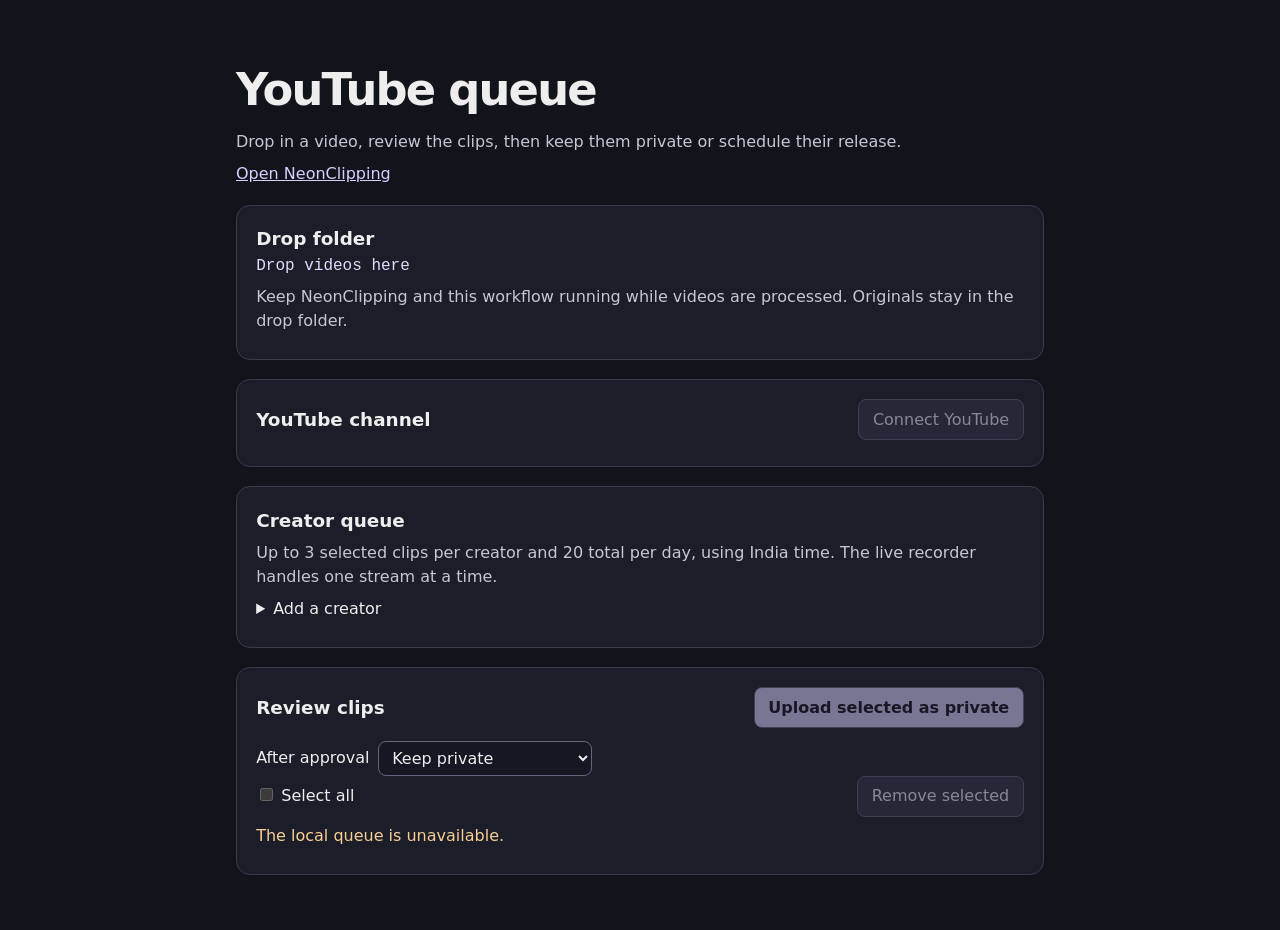
==== YouTube Workflow/queue.html @ d89acb60 "Add local Trend Edit and YouTube creator review workflow" ====
<!doctype html>
<html lang="en">
<meta charset="utf-8">
<meta name="viewport" content="width=device-width, initial-scale=1">
<meta name="workflow-token" content="__WORKFLOW_TOKEN__">
<title>NeonClipping YouTube Queue</title>
<style>
:root{color-scheme:dark;font:16px/1.5 system-ui,sans-serif;background:#12141b;color:#eee}
*{box-sizing:border-box}
body{margin:0 auto;padding:clamp(1rem,5vw,3.5rem);max-width:920px}
h1{font-size:clamp(2rem,4vw,2.8rem);margin:0 0 .3rem;letter-spacing:-.04em}
h2{font-size:1.15rem;margin:0}
p{margin:.45rem 0;color:#c7c7d3}
section{margin-top:1.2rem;padding:1.2rem;background:#1b1e29;border:1px solid #373b4c;border-radius:14px}
a{color:#d6ceff}
button{font:inherit;color:#f4f0ff;background:#343047;border:1px solid #68617c;padding:.45rem .85rem;border-radius:8px;cursor:pointer}
button.primary{color:#181123;background:#d6ceff;font-weight:700}
button:disabled{opacity:.5;cursor:default}
select,input[type=datetime-local],input[type=url],input[type=number]{font:inherit;color:inherit;background:#151822;border:1px solid #68617c;padding:.4rem .6rem;border-radius:8px}
.publish-controls{display:flex;flex-wrap:wrap;gap:.7rem 1rem;align-items:center;margin-top:.8rem}
.publish-controls label{display:flex;gap:.5rem;align-items:center;flex-wrap:wrap}
.publish-controls [hidden]{display:none}
button:focus-visible,a:focus-visible,input:focus-visible,select:focus-visible{outline:3px solid #d6ceff;outline-offset:3px}
code{color:#e3dbff;overflow-wrap:anywhere}
.row{display:flex;align-items:center;justify-content:space-between;gap:.7rem;flex-wrap:wrap}
.item{border-top:1px solid #383b4a;padding:.75rem 0}
.item p{font-size:.92rem;margin:.2rem 0}
.item label{display:flex;gap:.65rem;align-items:baseline}
#message{color:#f9ce94}
</style>
<h1>YouTube queue</h1>
<p>Drop in a video, review the clips, then keep them private or schedule their release.</p>
<a href="http://127.0.0.1:8770/" target="_blank" rel="noopener">Open NeonClipping</a>
<main>
<section>
<h2>Drop folder</h2>
<code id="drop">Drop videos here</code>
<p>Keep NeonClipping and this workflow running while videos are processed. Originals stay in the drop folder.</p>
<div id="sources"></div>
</section>
<section>
<div class="row"><h2>YouTube channel</h2><button id="connect" disabled>Connect YouTube</button></div>
<p id="account" aria-live="polite"></p>
<div id="setup" hidden>
<p>In Google Cloud, enable <strong>YouTube Data API v3</strong> and create a <strong>Desktop app</strong> OAuth client. Add your Google account as a test user if the consent screen is in Testing.</p>
<p>Save the downloaded client JSON as <code>Settings\client_secret.json</code> inside <code>YouTube Workflow</code>, then select <strong>Connect YouTube</strong>.</p>
<a href="https://console.cloud.google.com/auth/clients" target="_blank" rel="noopener">Open Google Cloud OAuth clients</a>
</div>
</section>
<section id="creator-panel">
<h2>Creator queue</h2>
<p>Up to 3 selected clips per creator and 20 total per day, using India time. The live recorder handles one stream at a time.</p>
<div id="creator-list"></div>
<details id="creator-editor">
<summary id="creator-editor-title">Add a creator</summary>
<form id="creator-form">
<label for="creator-name">Creator name</label>
<input id="creator-name" maxlength="80" required>
<label for="creator-url">YouTube channel, live link, or Twitch channel</label>
<input id="creator-url" type="url" maxlength="250" required>
<label for="creator-campaign">Campaign link (optional)</label>
<input id="creator-campaign" type="url" maxlength="500">
<label for="creator-tags">Hashtags</label>
<input id="creator-tags" maxlength="200" placeholder="#GTA6 #GTAVI">
<label for="creator-mode">YouTube visibility</label>
<select id="creator-mode">
<option value="review">Local review</option>
<option value="private">Upload privately</option>
<option value="schedule">Schedule public release automatically</option>
</select>
<p><label><input id="creator-disclosure" type="checkbox"> Clips require a paid-promotion disclosure in YouTube Studio</label></p>
<p><label><input id="creator-certified" type="checkbox"> I have the rights to use this source, confirm its campaign permits the selected visibility and workflow, and certify compliance with YouTube's <a href="https://www.youtube.com/t/community_guidelines" target="_blank" rel="noopener">Community Guidelines</a>.</label></p>
<div class="row">
<button type="submit" class="primary" id="creator-save">Add creator</button>
<button type="button" id="creator-cancel" hidden>Cancel edit</button>
</div>
</form>
</details>
<p id="creator-message" role="status"></p>
</section>
<section id="live-panel" hidden>
<h2>Automatic live uploads</h2>
<p>NeonClipping checks up to every 10 minutes for the strongest live highlights and uploads qualifying clips as Private to your connected channel.</p>
<form id="live-form">
<label for="live-url">YouTube Live or Twitch link</label>
<input id="live-url" type="url" placeholder="https://www.youtube.com/watch?v=..." required style="width:100%">
<div class="publish-controls">
<label>Upload limit per 24 hours <input id="live-cap" type="number" min="1" max="100" value="100" required></label>
<label>Stop after (hours) <input id="live-hours" type="number" min="1" max="24" value="6" required></label>
</div>
<p><label><input id="live-certified" type="checkbox" required> I have the rights to upload clips from this stream and certify they comply with YouTube's <a href="https://www.youtube.com/t/community_guidelines" target="_blank" rel="noopener">Community Guidelines</a>.</label></p>
<div class="row">
<button class="primary" id="live-start" type="submit" disabled>Start automatic private uploads</button>
<button id="live-stop" type="button" disabled>Stop automatic uploads</button>
</div>
</form>
<p id="live-status" role="status"></p>
<p class="note" id="live-message" role="status"></p>
</section>
<section>
<div class="row"><h2 id="review-clips">Review clips</h2><button id="upload" class="primary" disabled>Upload selected as private</button></div>
<div class="publish-controls">
<label>After approval
<select id="publication">
<option value="private">Keep private</option>
<option value="schedule">Schedule to go public</option>
</select>
</label>
<label id="schedule-fields" hidden>Publish on
<input id="publish-at" type="datetime-local" step="60" aria-describedby="schedule-help">
</label>
</div>
<p id="schedule-help" hidden></p>
<div class="row">
<label><input type="checkbox" id="select-all" disabled> Select all</label>
<button id="remove-selected" type="button" disabled>Remove selected</button>
</div>
<p id="message" role="status"></p>
<div id="clips"></div>
<details id="removed-clips-panel" hidden>
<summary id="removed-clips-summary">Recently removed</summary>
<div class="row">
<label><input type="checkbox" id="restore-all" aria-label="Select all recently removed clips" disabled> Select all</label>
<button id="restore-selected" type="button" disabled>Restore selected</button>
</div>
<div id="removed-clips"></div>
</details>
</section>
</main>
<script>
const token = document.querySelector('meta[name="workflow-token"]').content;
const el = id => document.getElementById(id);
const picked = new Set();
const pickedRemoved = new Set();
const removableStatuses = new Set(['review','creator_candidate','live_candidate','uploaded','scheduled']);
let editingCreator = null;
let current, snapshot, busy = false, liveBusy = false;
const statuses = {creator_candidate:'Waiting for automatic selection',live_candidate:'Live highlight candidate',review:'Ready for review',approved:'Approved for private upload',uploading:'Uploading privately',uploaded:'Uploaded as private',scheduled:'Scheduled on YouTube',check:'Check YouTube Studio'};
const localZone = Intl.DateTimeFormat().resolvedOptions().timeZone;
const publicationFormat = new Intl.DateTimeFormat(undefined, {
    dateStyle: 'medium', timeStyle: 'short',
});
function create(tag, text) {
    const node = document.createElement(tag);
    if (text !== undefined) node.textContent = text;
    return node;
}
function link(text, url) {
    const anchor = create('a', text);
    anchor.href = url; anchor.target = '_blank'; anchor.rel = 'noopener noreferrer';
    return anchor;
}
async function post(path, body = {}) {
    const response = await fetch(path, {method:'POST', headers:{
        'Content-Type':'application/json', 'X-Workflow-Token':token
    }, body:JSON.stringify(body)});
    if (!response.ok) {
        const info = await response.json().catch(() => ({}));
        throw Error(info.detail || 'Refresh the queue and try again.');
    }
    return response.json();
}
function error(err) { el('message').textContent = err.message; }
function removableClips() {
    return (current?.clips || []).filter(clip => removableStatuses.has(clip.status));
}

function buttons() {
    const scheduled = Boolean(current?.schedule_min_minutes) && el('publication').value === 'schedule';
    const removable = removableClips();
    const selected = removable.filter(clip => picked.has(clip.id));
    const selectAll = el('select-all');
    selectAll.disabled = busy || !removable.length;
    selectAll.checked = removable.length > 0 && selected.length === removable.length;
    selectAll.indeterminate = selected.length > 0 && selected.length < removable.length;
    el('remove-selected').disabled = busy || !selected.length;
    el('remove-selected').textContent = selected.length ? 'Remove selected (' + selected.length + ')' : 'Remove selected';
    const canUpload = selected.length && selected.length <= 30 && selected.every(clip => clip.status === 'review');
    el('upload').disabled = busy || !current?.channel || !canUpload || (scheduled && !el('publish-at').value);
    el('upload').textContent = scheduled ? 'Approve and schedule' : 'Upload selected as private';
    el('connect').disabled = busy || !current?.configured;
    el('publication').disabled = busy || !current?.schedule_min_minutes;
    el('publish-at').disabled = busy;
    el('schedule-fields').hidden = !scheduled;
    el('schedule-help').hidden = !scheduled;
    restoreButtons();
}

function restoreButtons() {
    const clips = current?.removed_clips || [];
    const selected = clips.filter(clip => pickedRemoved.has(clip.id)).length;
    const selectAll = el('restore-all');
    selectAll.disabled = busy || clips.length === 0;
    selectAll.checked = clips.length > 0 && selected === clips.length;
    selectAll.indeterminate = selected > 0 && selected < clips.length;
    el('restore-selected').disabled = busy || selected === 0;
    el('restore-selected').textContent = selected ? 'Restore selected (' + selected + ')' : 'Restore selected';
}
function queueAction(text, action, clip) {
    const button = create('button', text);
    button.type = 'button';
    button.setAttribute('aria-label', text + ': ' + clip.title);
    button.onclick = async () => {
        if (action === 'remove') {
            const youtube = clip.status === 'scheduled' ? ' Its YouTube publication schedule will stay active.' :
                clip.youtube_id ? ' The YouTube upload will stay available in Studio.' : '';
            if (!confirm('Remove "' + clip.title + '" from this queue?' + youtube)) return;
        }
        button.disabled = true;
        try {
            await post('/review/' + clip.id + '/' + action);
            el('message').textContent = action === 'remove' ?
                'Clip removed. You can restore it under Recently removed.' : 'Clip restored to the queue.';
            await refresh();
        } catch (err) {
            error(err);
            button.disabled = false;
        }
    };
    return button;
}

function publicationLabel(clip) {
    if (!clip.publish_at || !['approved','uploading','scheduled'].includes(clip.status)) {
        return statuses[clip.status];
    }
    const moment = new Date(clip.publish_at);
    const when = publicationFormat.format(moment) + ' (' + localZone + ')';
    if (clip.status === 'scheduled') {
        return moment > Date.now() ? 'Scheduled to go public ' + when : 'Scheduled for ' + when + ' · Check YouTube Studio for current visibility';
    }
    return (clip.status === 'approved' ? 'Approved to go public ' : 'Uploading privately for release ') + when;
}
function liveButtons() {
    const active = current?.live_upload?.status === 'active';
    const stopped = current?.live_upload?.status === 'stopped';
    el('live-start').disabled = liveBusy || active || !current?.channel;
    el('live-stop').disabled = liveBusy || !current?.live_upload || stopped;
}
function show(s) {
    current = s;
    el('live-panel').hidden = !s.live_upload_supported;
    const live = s.live_upload;
    if (live) {
        const label = {active:'Automatic private uploads on', ended:'Recording finished', stopped:'Automatic uploads off'}[live.status];
        el('live-status').textContent = label + ' · ' + live.detail;
    } else {
        el('live-status').textContent = 'Automatic uploads are off.';
    }
    liveButtons();
    el('schedule-help').textContent = 'Times use ' + localZone + '. Choose at least ' + s.schedule_min_minutes + ' minutes from now. YouTube handles publication once it confirms the schedule.';
    const roster = el('creator-list');
    roster.replaceChildren();
    for (const creator of s.creators || []) {
        const card = create('div'); card.className = 'item';
        const mode = {review:'Local review',private:'Automatic private upload',schedule:'Automatic scheduled public release'}[creator.mode];
        card.append(create('strong', creator.name), create('p', mode),
            link('Live source', creator.url));
        if (creator.campaign) card.append(' · ', link('Campaign rules', creator.campaign));
        if (creator.disclosure) card.append(create('p', 'Verify paid promotion and campaign requirements in Studio before publishing.'));
        if (creator.hashtags) card.append(create('p', creator.hashtags));
        const folder = create('code', creator.inbox);
        card.append(create('p', 'Recorded video inbox'), folder);
        const actions = create('div');
        actions.className = 'row';
        const edit = create('button', 'Edit');
        edit.setAttribute('aria-label', 'Edit ' + creator.name);
        edit.onclick = () => openCreatorEditor(creator);
        actions.append(edit);
        card.append(actions);
        if (creator.mode !== 'review') {
            const pause = create('button', 'Pause uploads');
            pause.onclick = async () => {
                pause.disabled = true;
                try {
                    await post('/creator-queue/' + creator.id + '/pause');
                    el('creator-message').textContent = 'Paused new uploads. Existing YouTube schedules can be changed in Studio.';
                    await refresh();
                } catch (err) {
                    el('creator-message').textContent = err.message;
                    pause.disabled = false;
                }
            };
            actions.append(pause);
        }
        roster.append(card);
    }
    if (!roster.childElementCount) roster.append(create('p', 'No creators added yet.'));
    el('drop').textContent = s.drop;
    el('account').textContent = s.channel ? 'Connected to ' + s.channel.title :
        s.configured ? 'Sign in and choose the destination channel.' : 'YouTube is not connected.';
    el('connect').textContent = s.channel ? 'Reconnect YouTube' : 'Connect YouTube';
    el('setup').hidden = s.configured;
    const available = new Set(removableClips().map(c => c.id));
    for (const id of picked) if (!available.has(id)) picked.delete(id);
    const sources = el('sources');
    sources.replaceChildren();
    if (s.note) sources.append(create('p', s.note));
    if (!s.sources.length) sources.append(create('p', 'No videos dropped yet.'));
    for (const source of s.sources) {
        const item = create('div'); item.className = 'item';
        item.append(create('strong', source.filename), create('p', source.detail || source.status));
        if (source.status === 'error') {
            const retry = create('button', 'Retry clipping');
            retry.onclick = async () => {
                retry.disabled = true;
                try { await post('/retry-source/' + source.id); await refresh(); }
                catch (err) { error(err); retry.disabled = false; }
            };
            item.append(retry);
        }
        sources.append(item);
    }
    const clips = el('clips');
    clips.replaceChildren();
    if (!s.clips.length) clips.append(create('p', 'Finished clips will appear here for review.'));
    for (const clip of s.clips) {
        const item = create('div'); item.className = 'item';
        const title = create('label');
        if (removableStatuses.has(clip.status)) {
            const select = create('input'); select.type = 'checkbox'; select.checked = picked.has(clip.id);
            select.dataset.clip = clip.id;
            select.setAttribute('aria-label', 'Select ' + clip.title);
            select.onchange = () => {
                if (select.checked) picked.add(clip.id); else picked.delete(clip.id);
                buttons();
            };
            title.append(select);
        }
        title.append(create('strong', clip.title));
        item.append(title);
        if (clip.hook) item.append(create('p', clip.hook));
        const detail = clip.detail && clip.detail !== statuses[clip.status] ? ' · ' + clip.detail : '';
        item.append(create('p', publicationLabel(clip) + detail));
        item.append(link('Preview clip', '/preview/' + clip.id));
        if (clip.youtube_id) {
            item.append(' · ', link('Open in YouTube Studio', 'https://studio.youtube.com/video/' + encodeURIComponent(clip.youtube_id) + '/edit'));
        }
        if (removableStatuses.has(clip.status)) {
            item.append(' · ', queueAction('Remove from queue', 'remove', clip));
        }
        clips.append(item);
    }
    const removed = el('removed-clips');
    const removedClips = s.removed_clips || [];
    const removedIds = new Set(removedClips.map(clip => clip.id));
    for (const id of pickedRemoved) if (!removedIds.has(id)) pickedRemoved.delete(id);
    el('removed-clips-panel').hidden = removedClips.length === 0;
    el('removed-clips-summary').textContent = 'Recently removed (' + removedClips.length + ')';
    removed.replaceChildren();
    for (const clip of removedClips) {
        const item = create('div');
        item.className = 'item row';
        const title = create('label');
        const select = create('input');
        select.type = 'checkbox';
        select.checked = pickedRemoved.has(clip.id);
        select.setAttribute('aria-label', 'Select removed clip: ' + clip.title);
        select.onchange = () => {
            if (select.checked) pickedRemoved.add(clip.id); else pickedRemoved.delete(clip.id);
            restoreButtons();
        };
        title.append(select, create('strong', clip.title));
        item.append(title, queueAction('Restore', 'restore', clip));
        removed.append(item);
    }
    buttons();
}
async function refresh() {
    const response = await fetch('/state');
    if (!response.ok) throw Error('The local queue is unavailable.');
    const state = await response.json();
    const serialized = JSON.stringify(state);
    if (serialized !== snapshot) { snapshot = serialized; show(state); }
}
el('connect').onclick = async () => {
    busy = true; buttons();
    try { location.assign((await post('/connect')).url); }
    catch (err) { error(err); busy = false; buttons(); }
};
function openCreatorEditor(creator) {
    editingCreator = creator;
    el('creator-form').reset();
    el('creator-editor-title').textContent = creator ? 'Edit ' + creator.name : 'Add a creator';
    el('creator-save').textContent = creator ? 'Save changes' : 'Add creator';
    el('creator-cancel').hidden = !creator;
    el('creator-message').textContent = '';
    if (creator) {
        el('creator-name').value = creator.name;
        el('creator-url').value = creator.url;
        el('creator-campaign').value = creator.campaign;
        el('creator-tags').value = creator.hashtags;
        el('creator-disclosure').checked = Boolean(creator.disclosure);
        el('creator-mode').value = creator.mode;
        el('creator-editor').open = true;
        el('creator-name').focus();
    }
}

el('creator-cancel').onclick = () => {
    openCreatorEditor(null);
    el('creator-editor').open = false;
    el('creator-editor-title').focus();
};
el('creator-form').onsubmit = async event => {
    event.preventDefault();
    const form = event.currentTarget;
    const creator = editingCreator;
    const mode = el('creator-mode').value;
    const certified = el('creator-certified').checked;
    const disclosure = el('creator-disclosure').checked;
    const message = el('creator-message');
    if (mode !== 'review' && (!current?.channel || !certified)) {
        message.textContent = 'Connect YouTube and confirm your rights before enabling uploads.';
        return;
    }
    if (mode === 'schedule' && disclosure) {
        message.textContent = 'Choose Private for clips that need a YouTube Studio disclosure.';
        return;
    }
    const name = el('creator-name').value;
    if (mode !== 'review' && !confirm('Enable ' + (mode === 'schedule' ? 'automatic scheduled public release' : 'automatic private uploads') +
        ' for ' + name + ' on ' + current.channel.title + '?')) return;
    const submit = form.querySelector('button[type="submit"]');
    submit.disabled = true;
    try {
        const path = creator ? '/creator-queue/' + creator.id + '/edit' : '/creator-queue/add';
        await post(path, {name, url:el('creator-url').value, campaign:el('creator-campaign').value,
            hashtags:el('creator-tags').value, mode, certified, disclosure, consent:mode,
            channel:current?.channel?.id, version:creator?.updated});
        openCreatorEditor(null);
        el('creator-editor').open = false;
        message.textContent = creator ? 'Saved changes for ' + name + '.' : name + ' added to the creator queue.';
        await refresh();
    } catch (err) {
        message.textContent = err.message;
    } finally {
        submit.disabled = false;
    }
};
el('select-all').onchange = event => {
    const checked = event.currentTarget.checked;
    picked.clear();
    if (checked) for (const clip of removableClips()) picked.add(clip.id);
    for (const checkbox of el('clips').querySelectorAll('input[data-clip]')) {
        checkbox.checked = picked.has(checkbox.dataset.clip);
    }
    buttons();
};
el('restore-all').onchange = event => {
    const checked = event.currentTarget.checked;
    pickedRemoved.clear();
    if (checked) for (const clip of current.removed_clips) pickedRemoved.add(clip.id);
    for (const checkbox of el('removed-clips').querySelectorAll('input[type="checkbox"]')) {
        checkbox.checked = checked;
    }
    restoreButtons();
};
el('restore-selected').onclick = async () => {
    const ids = Array.from(pickedRemoved);
    if (!ids.length || busy) return;
    busy = true; buttons();
    try {
        const result = await post('/review/restore-selected', {clips:ids});
        for (const id of ids) pickedRemoved.delete(id);
        el('message').textContent = result.restored + ' clip(s) restored to the queue.';
        await refresh();
    } catch (err) {
        error(err);
        await refresh().catch(() => {});
    } finally {
        busy = false; buttons();
    }
};
el('remove-selected').onclick = async () => {
    const clips = removableClips().filter(clip => picked.has(clip.id));
    if (!clips.length || busy) return;
    const scheduled = clips.some(clip => clip.status === 'scheduled');
    const note = scheduled ? ' Existing YouTube videos and publication schedules will stay in place.' :
        ' Existing YouTube videos will stay in Studio.';
    if (!confirm('Remove ' + clips.length + ' selected clip(s) from the local queue?' + note)) return;
    busy = true; buttons();
    try {
        const result = await post('/review/remove-selected', {clips:clips.map(clip => clip.id)});
        for (const clip of clips) picked.delete(clip.id);
        el('message').textContent = result.removed + ' clip(s) removed. You can restore them under Recently removed.';
        await refresh();
    } catch (err) {
        error(err);
        await refresh().catch(() => {});
    } finally {
        busy = false; buttons();
    }
};
el('publication').onchange = buttons;
el('publish-at').oninput = buttons;
el('upload').onclick = async () => {
    const channel = current.channel;
    const ids = Array.from(picked);
    if (!channel || !ids.length || el('upload').disabled) return;
    const scheduled = Boolean(current?.schedule_min_minutes) && el('publication').value === 'schedule';
    const details = {clips:ids, channel:channel.id};
    let confirmation = 'Upload ' + ids.length + ' selected clip(s) to ' + channel.title + ' as private?';
    if (scheduled) {
        const moment = new Date(el('publish-at').value);
        if (!Number.isFinite(moment.getTime()) || moment.getTime() - Date.now() < current.schedule_min_minutes * 60 * 1000) {
            error(Error('Choose a publication time at least ' + current.schedule_min_minutes + ' minutes from now.'));
            return;
        }
        details.publish_at = moment.toISOString();
        const when = publicationFormat.format(moment) + ' (' + localZone + ')';
        confirmation = 'Upload ' + ids.length + ' selected clip(s) to ' + channel.title + ' and approve them to go public on ' + when + '?';
    }
    if (!confirm(confirmation)) return;
    busy = true; buttons();
    try {
        await post('/approve', details);
        picked.clear();
        el('publication').value = 'private';
        el('publish-at').value = '';
        el('message').textContent = scheduled ? 'Approved. The upload will appear as scheduled after YouTube confirms it.' : 'Approved for private upload.';
        await refresh();
    } catch (err) { error(err); }
    finally { busy = false; buttons(); }
};
el('live-form').onsubmit = async event => {
    event.preventDefault();
    const channel = current?.channel;
    if (!channel) return;
    const url = el('live-url').value.trim();
    const cap = Number(el('live-cap').value);
    const hours = Number(el('live-hours').value);
    const certified = el('live-certified').checked;
    if (!certified || !confirm('Authorize up to ' + cap + ' automatic private uploads per 24 hours to ' + channel.title + ' from ' + url + ' for this session, which stops after ' + hours + ' hours?')) return;
    liveBusy = true;
    liveButtons();
    try {
        await post('/live-upload/start', {url, cap, hours, certified, channel:channel.id,
            consent:'upload-this-live-stream-as-private'});
        el('live-message').textContent = 'Live session authorized for private uploads.';
        await refresh();
    } catch (err) { el('live-message').textContent = err.message; }
    finally { liveBusy = false; liveButtons(); }
};
el('live-stop').onclick = async () => {
    liveBusy = true;
    liveButtons();
    try {
        const result = await post('/live-upload/stop');
        el('live-message').textContent = result.recorder === 'check' ?
            'Automatic uploads stopped. Check the Live panel to stop the recorder.' : 'Automatic uploads stopped.';
        await refresh();
    } catch (err) { el('live-message').textContent = err.message; }
    finally { liveBusy = false; liveButtons(); }
};
refresh().catch(error);
setInterval(() => refresh().catch(error), 3000);
</script>
</html>
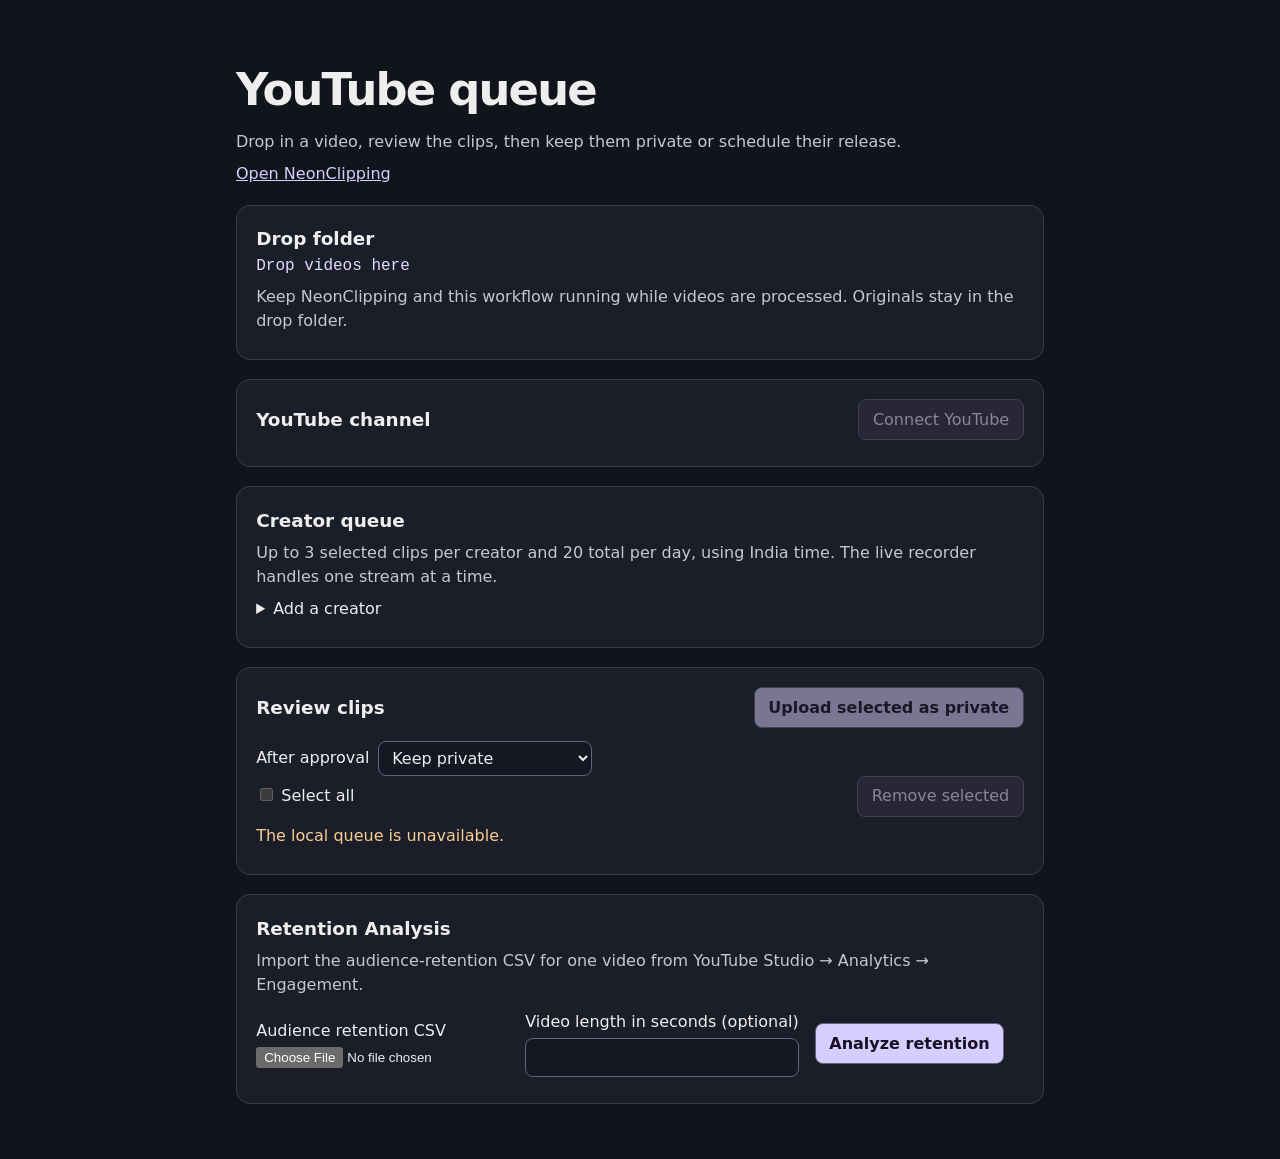
==== commit 366e4adb: "Add title and thumbnail review and retention analysis" ====
--- a/YouTube Workflow/queue.html
+++ b/YouTube Workflow/queue.html
@@ -27,6 +27,20 @@
 .item p{font-size:.92rem;margin:.2rem 0}
 .item label{display:flex;gap:.65rem;align-items:baseline}
 #message{color:#f9ce94}
+#packaging{background:#1b1e29;color:#eee;border:1px solid #535970;border-radius:14px;padding:1.2rem;width:min(720px,calc(100vw - 2rem));max-height:calc(100vh - 2rem)}
+#packaging::backdrop{background:#0a0c12bb}
+.packaging-grid{display:grid;grid-template-columns:minmax(130px,220px) minmax(0,1fr);gap:1rem;margin-top:1rem;align-items:start}
+.packaging-fields label{display:grid;gap:.3rem;margin-bottom:.8rem}
+.packaging-fields input[type=text]{font:inherit;color:inherit;background:#151822;border:1px solid #68617c;padding:.5rem;border-radius:8px;width:100%}
+#cover-frame{display:block;width:100%;aspect-ratio:9/16;max-height:350px;object-fit:contain;background:#10131d;border-radius:8px}
+#cover-time,#retention-point{width:100%}
+#package-checks{padding-left:1.2rem;color:#efd4a5}
+#retention-chart{display:block;width:100%;height:auto;margin:.7rem 0}
+#retention-drops{padding-left:1.2rem}
+#retention-drops button{margin:.2rem 0;text-align:left}
+#retention-form label{display:grid;gap:.25rem}
+#retention-form input{max-width:100%}
+@media(max-width:560px){.packaging-grid{grid-template-columns:1fr}#cover-frame{height:220px}}
 </style>
 <h1>YouTube queue</h1>
 <p>Drop in a video, review the clips, then keep them private or schedule their release.</p>
@@ -126,7 +140,47 @@
 <div id="removed-clips"></div>
 </details>
 </section>
+<section id="retention-analysis">
+<h2>Retention Analysis</h2>
+<p>Import the audience-retention CSV for one video from YouTube Studio → Analytics → Engagement.</p>
+<form id="retention-form" class="publish-controls">
+<label>Audience retention CSV<input id="retention-file" name="file" type="file" accept=".csv,text/csv" required></label>
+<label>Video length in seconds (optional)<input id="retention-duration" name="duration" type="number" step="0.01" min="0.01" max="86400"></label>
+<button type="submit" class="primary">Analyze retention</button>
+</form>
+<p id="retention-message" role="status"></p>
+<div id="retention-results" hidden>
+<p id="retention-summary"></p>
+<canvas id="retention-chart" width="760" height="300" role="img" aria-label="Audience retention over the video"></canvas>
+<label for="retention-point">Explore the curve</label>
+<input type="range" id="retention-point" min="0" step="1" value="0">
+<p id="retention-reading"></p>
+<h3>Largest drops</h3>
+<ol id="retention-drops"></ol>
+</div>
+</section>
 </main>
+<dialog id="packaging" aria-labelledby="packaging-heading">
+<form id="packaging-form">
+<div class="row"><h2 id="packaging-heading">Title + Thumbnail Check</h2><button id="close-packaging" type="button">Close</button></div>
+<div class="packaging-grid">
+<div>
+<img id="cover-frame" alt="Selected thumbnail frame from this Short">
+<label for="cover-time">Cover frame <output id="cover-time-label"></output></label>
+<input id="cover-time" type="range" value="0" min="0" step="any" disabled>
+</div>
+<div class="packaging-fields">
+<label>Short title<input type="text" id="package-title" maxlength="100" required></label>
+<p id="package-title-preview"></p>
+<label>Text visible on cover (optional)<input type="text" id="cover-text" maxlength="160" placeholder="Type any words shown in the frame"></label>
+<ul id="package-checks"></ul>
+<p>The frame time is saved as a reference. Set the actual Shorts thumbnail in the YouTube mobile app.</p>
+<button id="save-packaging" type="submit" class="primary" disabled>Save check</button>
+<p id="packaging-message" role="status"></p>
+</div>
+</div>
+</form>
+</dialog>
 <script>
 const token = document.querySelector('meta[name="workflow-token"]').content;
 const el = id => document.getElementById(id);
@@ -333,6 +387,12 @@
         const detail = clip.detail && clip.detail !== statuses[clip.status] ? ' · ' + clip.detail : '';
         item.append(create('p', publicationLabel(clip) + detail));
         item.append(link('Preview clip', '/preview/' + clip.id));
+        if (clip.status === 'review') {
+            const check = create('button', clip.packaging_checked ? 'Edit title + thumbnail check' : 'Check title + thumbnail');
+            check.type = 'button';
+            check.onclick = () => openPackaging(clip);
+            item.append(' · ', check);
+        }
         if (clip.youtube_id) {
             item.append(' · ', link('Open in YouTube Studio', 'https://studio.youtube.com/video/' + encodeURIComponent(clip.youtube_id) + '/edit'));
         }
@@ -498,6 +558,12 @@
     const channel = current.channel;
     const ids = Array.from(picked);
     if (!channel || !ids.length || el('upload').disabled) return;
+    const unchecked = current.clips.find(clip => picked.has(clip.id) && !clip.packaging_checked);
+    if (unchecked) {
+        el('message').textContent = 'Complete Title + Thumbnail Check before approving the selected clips.';
+        openPackaging(unchecked);
+        return;
+    }
     const scheduled = Boolean(current?.schedule_min_minutes) && el('publication').value === 'schedule';
     const details = {clips:ids, channel:channel.id};
     let confirmation = 'Upload ' + ids.length + ' selected clip(s) to ' + channel.title + ' as private?';
@@ -556,4 +622,5 @@
 refresh().catch(error);
 setInterval(() => refresh().catch(error), 3000);
 </script>
+<script src="/review-insights.js"></script>
 </html>
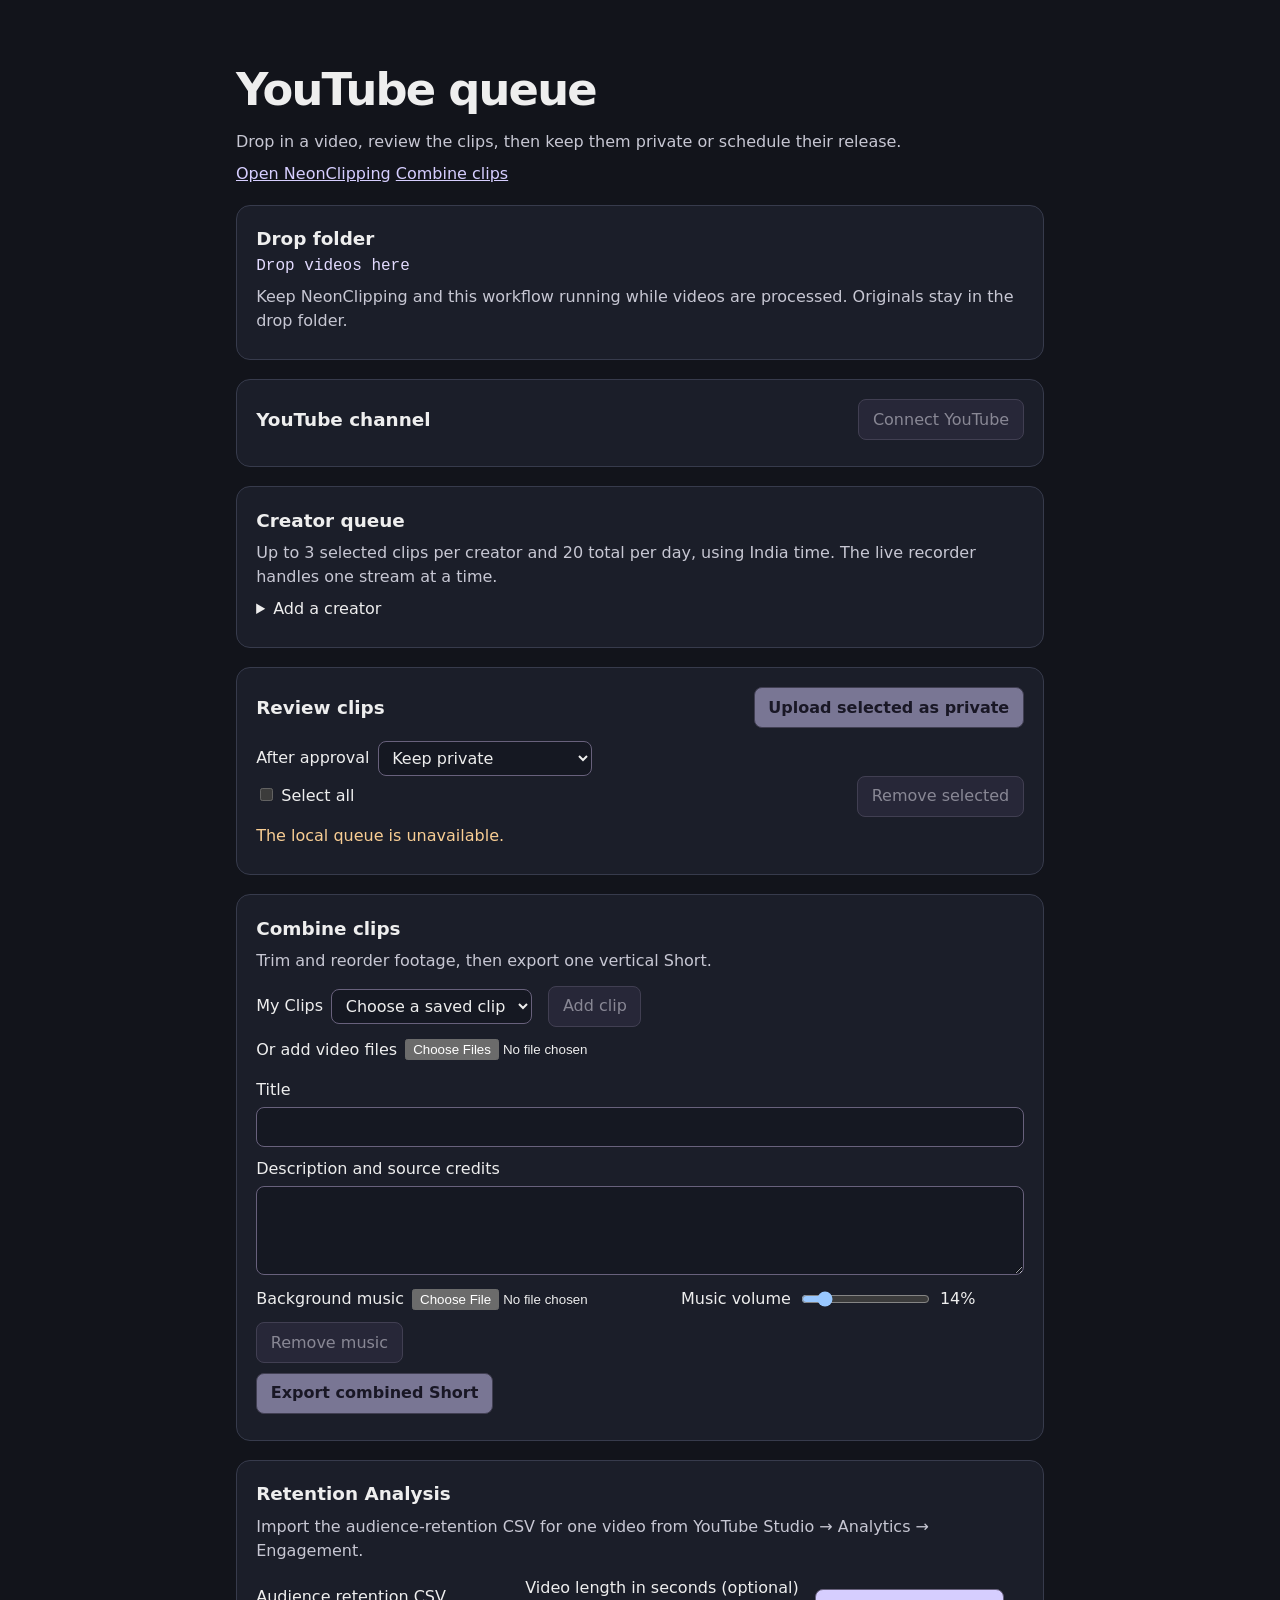
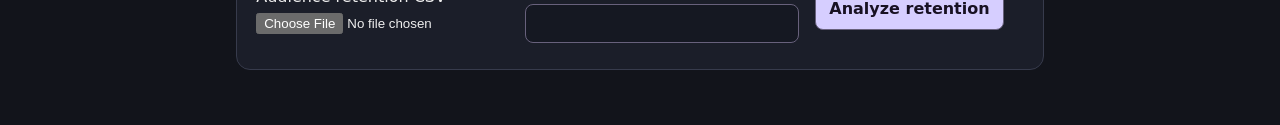
==== commit 0593baec: "Add clip montage and timed commentary review" ====
--- a/YouTube Workflow/queue.html
+++ b/YouTube Workflow/queue.html
@@ -27,13 +27,32 @@
 .item p{font-size:.92rem;margin:.2rem 0}
 .item label{display:flex;gap:.65rem;align-items:baseline}
 #message{color:#f9ce94}
-#packaging{background:#1b1e29;color:#eee;border:1px solid #535970;border-radius:14px;padding:1.2rem;width:min(720px,calc(100vw - 2rem));max-height:calc(100vh - 2rem)}
-#packaging::backdrop{background:#0a0c12bb}
+#packaging,#commentary-dialog{background:#1b1e29;color:#eee;border:1px solid #535970;border-radius:14px;padding:1.2rem;width:min(720px,calc(100vw - 2rem));max-height:calc(100vh - 2rem)}
+#packaging::backdrop,#commentary-dialog::backdrop{background:#0a0c12bb}
 .packaging-grid{display:grid;grid-template-columns:minmax(130px,220px) minmax(0,1fr);gap:1rem;margin-top:1rem;align-items:start}
 .packaging-fields label{display:grid;gap:.3rem;margin-bottom:.8rem}
 .packaging-fields input[type=text]{font:inherit;color:inherit;background:#151822;border:1px solid #68617c;padding:.5rem;border-radius:8px;width:100%}
 #cover-frame{display:block;width:100%;aspect-ratio:9/16;max-height:350px;object-fit:contain;background:#10131d;border-radius:8px}
 #cover-time,#retention-point{width:100%}
+#combine-clips video{display:block;width:100%;max-height:360px;background:#11131b;border-radius:8px;margin:.65rem 0}
+#combine-clips video[hidden]{display:none}
+#montage-library{max-width:min(100%,300px)}
+#montage-parts{padding-left:1.4rem}
+#montage-parts label{font-size:.9rem}
+#montage-parts input{width:6rem}
+.montage-fields label{display:grid;gap:.3rem;margin:.65rem 0}
+.montage-fields input,.montage-fields textarea{width:100%;font:inherit;color:inherit;background:#151822;border:1px solid #68617c;border-radius:8px;padding:.45rem}
+#montage-export{margin-top:.65rem}
+.commentary-editor{display:grid;grid-template-columns:minmax(140px,220px) minmax(0,1fr);gap:1rem;margin-top:.8rem;align-items:start}
+.commentary-editor video{display:block;width:100%;max-height:360px;background:#11131b;border-radius:8px}
+.commentary-fields label{display:grid;gap:.25rem;margin:.55rem 0}
+.commentary-fields textarea,.commentary-fields input[type=text]{font:inherit;color:inherit;background:#151822;border:1px solid #68617c;padding:.5rem;border-radius:8px;width:100%}
+.commentary-controls{display:flex;gap:.45rem;flex-wrap:wrap;margin:.65rem 0}
+.commentary-line{border-top:1px solid #3c4050;padding:.65rem 0}
+.commentary-line p{margin:.35rem 0 .55rem}
+.commentary-line input{max-width:7rem}
+#commentary-dialog [hidden]{display:none}
+@media(max-width:560px){.commentary-editor{grid-template-columns:1fr}.commentary-editor video{max-height:230px}}
 #package-checks{padding-left:1.2rem;color:#efd4a5}
 #retention-chart{display:block;width:100%;height:auto;margin:.7rem 0}
 #retention-drops{padding-left:1.2rem}
@@ -45,6 +64,7 @@
 <h1>YouTube queue</h1>
 <p>Drop in a video, review the clips, then keep them private or schedule their release.</p>
 <a href="http://127.0.0.1:8770/" target="_blank" rel="noopener">Open NeonClipping</a>
+<a href="#combine-clips">Combine clips</a>
 <main>
 <section>
 <h2>Drop folder</h2>
@@ -140,6 +160,34 @@
 <div id="removed-clips"></div>
 </details>
 </section>
+<section id="combine-clips">
+<h2>Combine clips</h2>
+<p>Trim and reorder footage, then export one vertical Short.</p>
+<div class="publish-controls">
+<label>My Clips <select id="montage-library"><option value="">Choose a saved clip</option></select></label>
+<button id="montage-add" type="button" disabled>Add clip</button>
+<label>Or add video files <input id="montage-file" type="file" accept="video/*,.mkv,.mov,.webm,.avi" multiple></label>
+</div>
+<ol id="montage-parts"></ol>
+<video id="montage-source" controls playsinline preload="metadata" hidden></video>
+<form id="montage-form">
+<div class="montage-fields">
+<label>Title<input type="text" id="montage-title" maxlength="100" required></label>
+<label>Description and source credits<textarea id="montage-caption" rows="3" maxlength="5000"></textarea></label>
+</div>
+<div class="publish-controls">
+<label>Background music <input id="montage-music" type="file" accept="audio/*,.mp3,.wav,.m4a,.flac"></label>
+<label>Music volume <input id="montage-volume" type="range" min="0" max="100" value="14"><output id="montage-level">14%</output></label>
+<button id="montage-clear-music" type="button" disabled>Remove music</button>
+</div>
+<button id="montage-export" type="submit" class="primary" disabled>Export combined Short</button>
+</form>
+<p id="montage-status" role="status"></p>
+<div id="montage-result" hidden>
+<video id="montage-preview" controls playsinline preload="metadata"></video>
+<div><button id="montage-review" type="button">Send to Review clips</button></div>
+</div>
+</section>
 <section id="retention-analysis">
 <h2>Retention Analysis</h2>
 <p>Import the audience-retention CSV for one video from YouTube Studio → Analytics → Engagement.</p>
@@ -180,6 +228,56 @@
 </div>
 </div>
 </form>
+</dialog>
+<dialog id="commentary-dialog" aria-labelledby="commentary-heading">
+<div class="row"><h2 id="commentary-heading">Record commentary</h2><button id="close-commentary" type="button">Close</button></div>
+<div class="commentary-editor">
+<div>
+<label for="commentary-source">Original clip</label>
+<video id="commentary-source" controls playsinline preload="metadata"></video>
+<div id="full-offset"><label for="commentary-offset">Start voice at (seconds)</label>
+<input id="commentary-offset" type="number" min="0" step="any" value="0"></div>
+</div>
+<div class="commentary-fields">
+<div id="split-commentary" hidden>
+<div class="commentary-line">
+<strong>Opening · 0:00</strong>
+<p id="opening-words"></p>
+<button id="record-opening" type="button" class="primary">Record opening</button>
+</div>
+<div class="commentary-line">
+<strong>Payoff</strong>
+<label>Start at (seconds)<input id="payoff-offset" type="number" min=".25" step="any"></label>
+<p id="payoff-words"></p>
+<button id="record-payoff" type="button" class="primary">Record payoff</button>
+</div>
+</div>
+<div id="full-script-fields">
+<label>What stood out to you? <input id="commentary-angle" type="text" maxlength="350" placeholder="One detail you can explain or react to"></label>
+<div class="commentary-controls">
+<button id="draft-commentary" type="button">Suggest one line</button>
+<select id="commentary-style" aria-label="Commentary style"><option value="funny">Funny (deadpan)</option><option value="hype">Hype</option><option value="story">Documentary narrator</option><option value="emotional">Emotional</option></select>
+<button id="script-commentary" type="button">Write full script</button>
+</div>
+<label>Script to read<textarea id="commentary-draft" rows="7" maxlength="1500" placeholder="Write your own take, or use a draft. [0:05] marks when to say a line."></textarea></label>
+</div>
+<label>Caption language<select id="commentary-language"><option value="auto">Detect automatically</option><option value="en">English</option><option value="hi">Hindi</option></select></label>
+<div class="commentary-controls">
+<button id="record-take" class="primary" type="button">Record full take</button>
+<button id="stop-take" type="button" disabled>Stop recording</button>
+</div>
+<label id="full-recording-file">Or choose a recording<input type="file" id="commentary-file" accept="audio/*,.mp4,.webm,.m4a,.ogg,.wav"></label>
+<p id="commentary-recording"></p>
+<button id="render-take" type="button" disabled>Enhance and preview</button>
+<p id="commentary-status" role="status"></p>
+<div id="commentary-result" hidden>
+<p>Enhanced preview with voice captions</p>
+<video id="commentary-preview" controls playsinline preload="metadata"></video>
+<div class="commentary-controls">
+<button id="apply-commentary" type="button" class="primary" disabled>Use this preview</button>
+<button id="restore-commentary" type="button" hidden>Restore original</button>
+</div></div>
+</div></div>
 </dialog>
 <script>
 const token = document.querySelector('meta[name="workflow-token"]').content;
@@ -392,6 +490,12 @@
             check.type = 'button';
             check.onclick = () => openPackaging(clip);
             item.append(' · ', check);
+            for (const [label, mode] of [['Record opening', 'opening'], ['Record payoff', 'payoff'], ['Full take', 'full']]) {
+                const commentary = create('button', label);
+                commentary.type = 'button';
+                commentary.onclick = () => openCommentary(clip, mode);
+                item.append(' · ', commentary);
+            }
         }
         if (clip.youtube_id) {
             item.append(' · ', link('Open in YouTube Studio', 'https://studio.youtube.com/video/' + encodeURIComponent(clip.youtube_id) + '/edit'));
@@ -623,4 +727,6 @@
 setInterval(() => refresh().catch(error), 3000);
 </script>
 <script src="/review-insights.js"></script>
+<script src="/commentary.js"></script>
+<script src="/montage.js"></script>
 </html>
